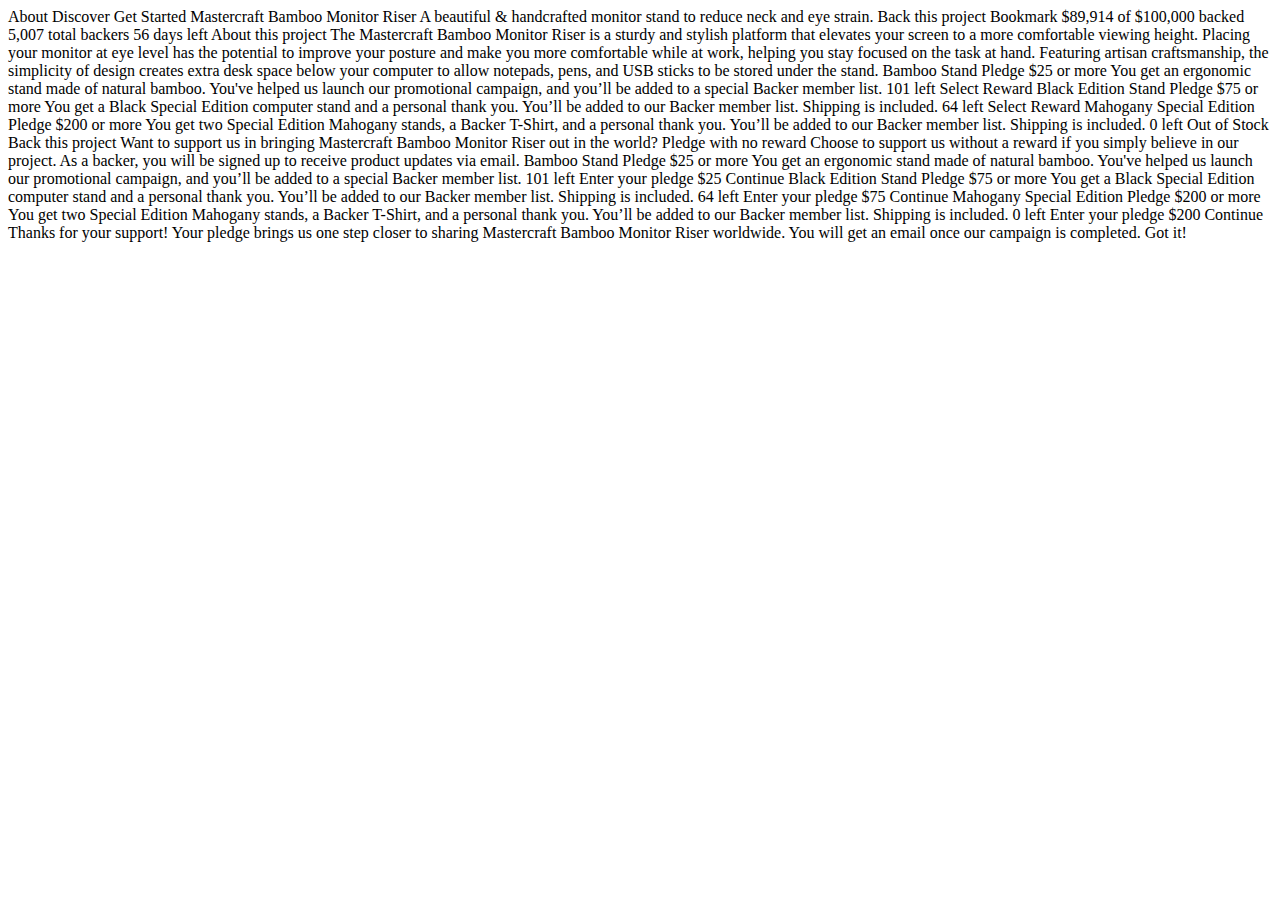
==== demo/index.html @ d534df0d "Added Demo" ====
<!DOCTYPE html>
<html lang="en">
<head>
  <meta charset="UTF-8">
  <meta name="viewport" content="width=device-width, initial-scale=1.0"> <!-- displays site properly based on user's device -->

  <link rel="icon" type="image/png" sizes="32x32" href="./images/favicon-32x32.png">
  
  <title>Frontend Mentor | Crowdfunding product page</title>

  <!-- Feel free to remove these styles or customise in your own stylesheet 👍 -->
  <style>
    .attribution { font-size: 11px; text-align: center; }
    .attribution a { color: hsl(228, 45%, 44%); }
  </style>
</head>
<body>
  About
  Discover
  Get Started

  Mastercraft Bamboo Monitor Riser
  A beautiful & handcrafted monitor stand to reduce neck and eye strain.

  Back this project
  Bookmark

  $89,914 of $100,000 backed
  5,007 total backers
  56 days left

  About this project

  The Mastercraft Bamboo Monitor Riser is a sturdy and stylish platform that elevates your screen 
  to a more comfortable viewing height. Placing your monitor at eye level has the potential to improve 
  your posture and make you more comfortable while at work, helping you stay focused on the task at hand.

  Featuring artisan craftsmanship, the simplicity of design creates extra desk space below your computer 
  to allow notepads, pens, and USB sticks to be stored under the stand.
  
  Bamboo Stand
  Pledge $25 or more
  You get an ergonomic stand made of natural bamboo. You've helped us launch our promotional campaign, and 
  you’ll be added to a special Backer member list.
  101 left
  Select Reward

  Black Edition Stand
  Pledge $75 or more
  You get a Black Special Edition computer stand and a personal thank you. You’ll be added to our Backer 
  member list. Shipping is included.
  64 left
  Select Reward

  Mahogany Special Edition
  Pledge $200 or more
  You get two Special Edition Mahogany stands, a Backer T-Shirt, and a personal thank you. You’ll be added 
  to our Backer member list. Shipping is included.
  0 left
  Out of Stock

  <!-- Selection modal start -->

  Back this project
  Want to support us in bringing Mastercraft Bamboo Monitor Riser out in the world?

  Pledge with no reward
  Choose to support us without a reward if you simply believe in our project. As a backer, 
  you will be signed up to receive product updates via email.

  Bamboo Stand
  Pledge $25 or more
  You get an ergonomic stand made of natural bamboo. You've helped us launch our promotional campaign, and
  you’ll be added to a special Backer member list.
  101 left

  <!-- Selected pledge start -->
  Enter your pledge
  $25
  Continue
  <!-- Selected pledge end -->

  Black Edition Stand
  Pledge $75 or more
  You get a Black Special Edition computer stand and a personal thank you. You’ll be added to our Backer
  member list. Shipping is included.
  64 left

  <!-- Selected pledge start -->
  Enter your pledge
  $75
  Continue
  <!-- Selected pledge end -->

  Mahogany Special Edition
  Pledge $200 or more
  You get two Special Edition Mahogany stands, a Backer T-Shirt, and a personal thank you. You’ll be added
  to our Backer member list. Shipping is included.
  0 left

  <!-- Selected pledge  start -->
  Enter your pledge
  $200
  Continue
  <!-- Selected pledge end -->

  <!-- Selection modal end -->

  <!-- Success modal start -->

  Thanks for your support!
  Your pledge brings us one step closer to sharing Mastercraft Bamboo Monitor Riser worldwide. You will get
  an email once our campaign is completed.
  Got it!

  <!-- Success modal end -->
</body>
</html>
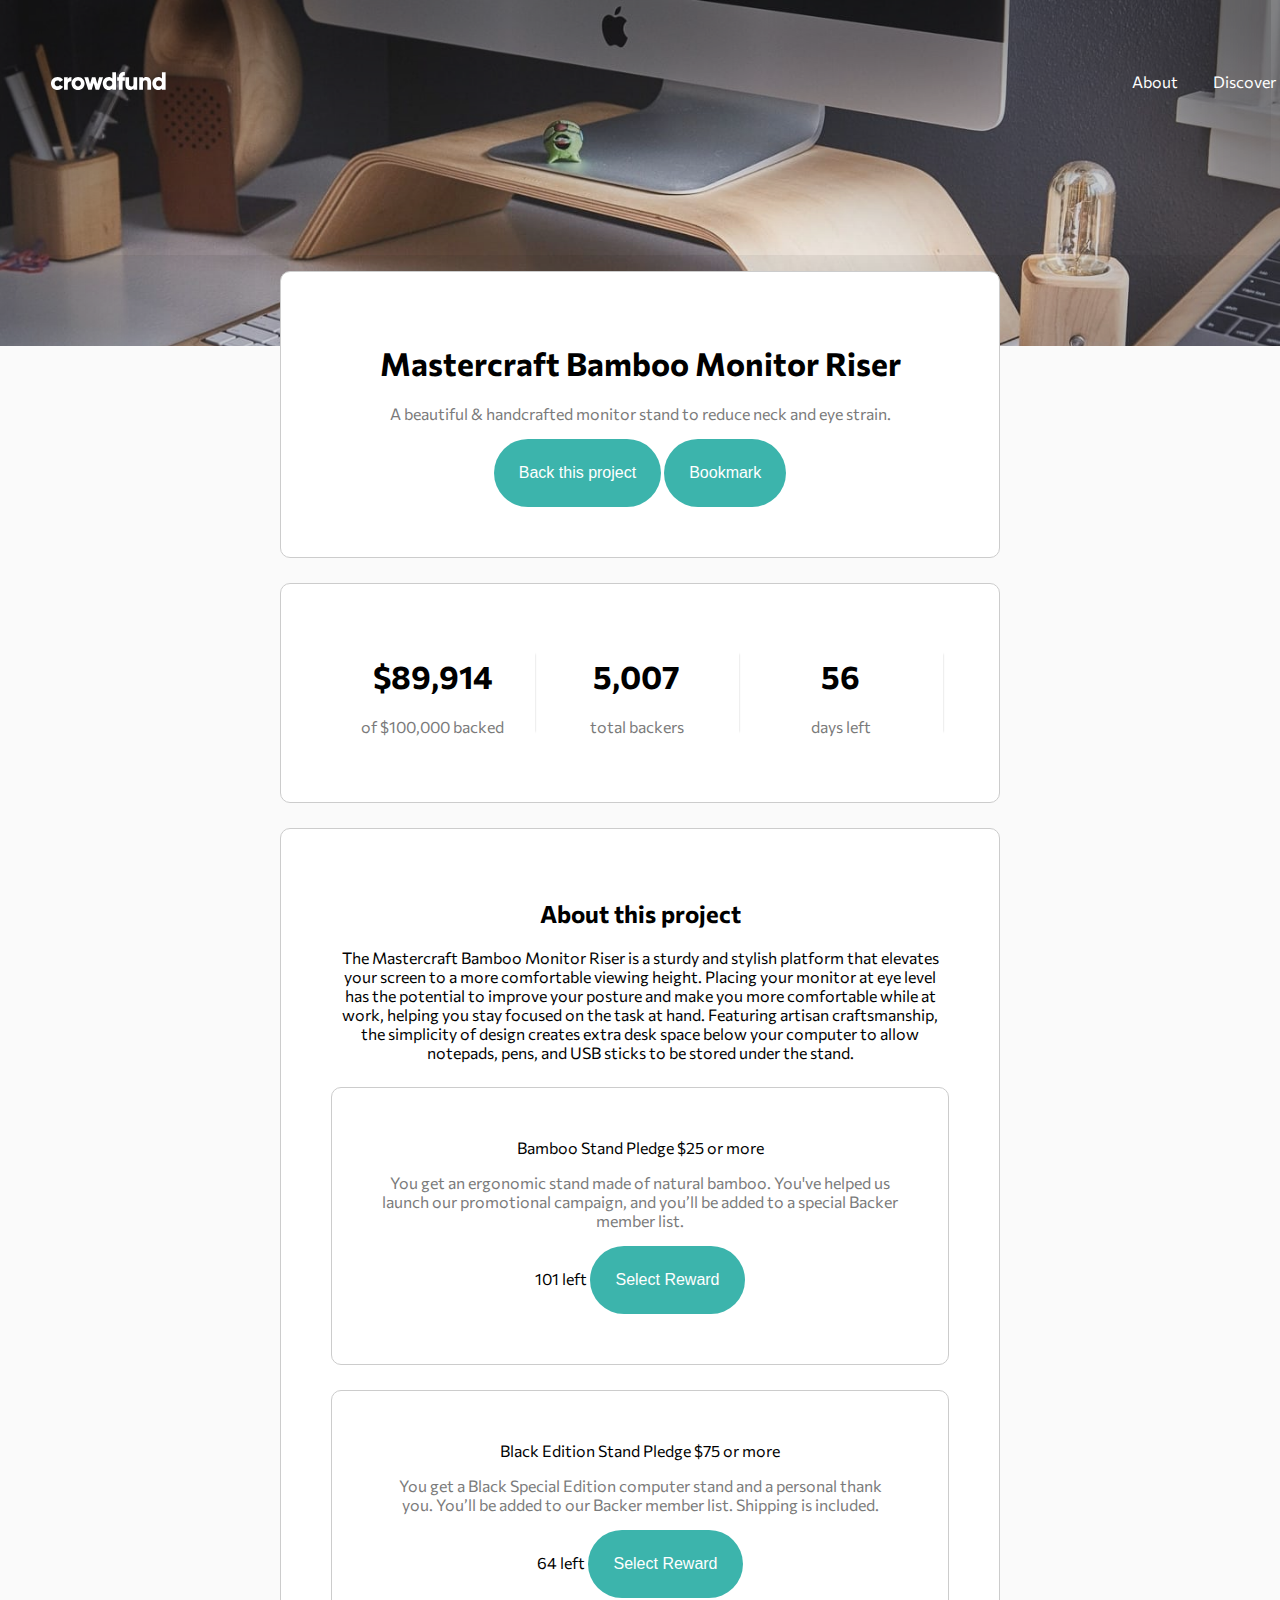
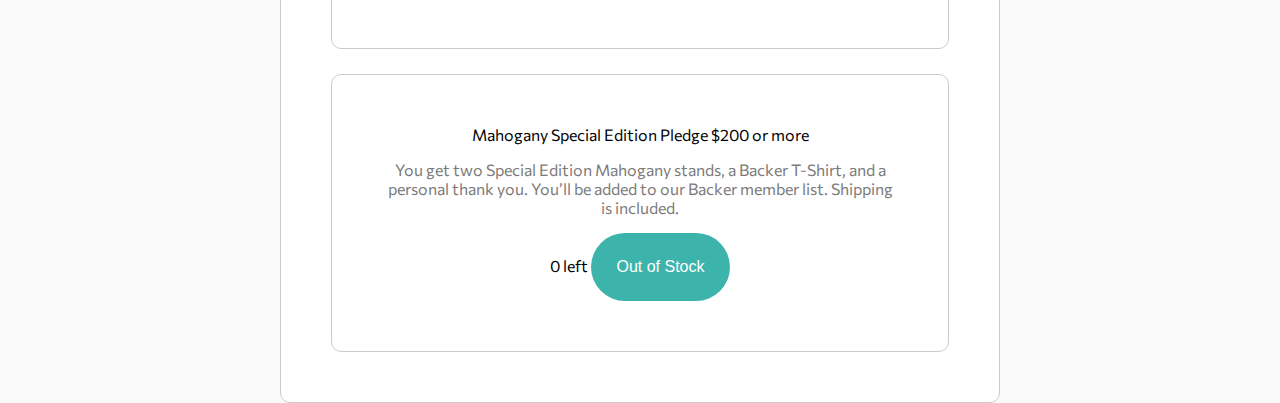
==== commit 689eeaf9: "First few hours" ====
--- a/demo/index.html
+++ b/demo/index.html
@@ -5,6 +5,7 @@
   <meta name="viewport" content="width=device-width, initial-scale=1.0"> <!-- displays site properly based on user's device -->
 
   <link rel="icon" type="image/png" sizes="32x32" href="./images/favicon-32x32.png">
+  <link rel="stylesheet" type="text/css" href="css/style.css">
   
   <title>Frontend Mentor | Crowdfunding product page</title>
 
@@ -15,50 +16,72 @@
   </style>
 </head>
 <body>
-  About
-  Discover
-  Get Started
+  <div class="hero">
+    <nav class="navbar">
+      <span class="nav-links nav-home">
+      <a href="/" title="home"><img src="images/logo.svg"></a>
+      </span>
+      <span class="nav-links nav-items">
+        <a href="#"> About</a>
+        <a href="#"> Discover</a>
+        <a href="#">Get Started</a>
+      </span>
+      </nav>
+  </div>
 
-  Mastercraft Bamboo Monitor Riser
-  A beautiful & handcrafted monitor stand to reduce neck and eye strain.
+  <div class="content">
+    <div class="product-logo"></div>
+    <div class="content-container product-intro">
+      <h1>Mastercraft Bamboo Monitor Riser</h1>
+      <p class="description">A beautiful & handcrafted monitor stand to reduce neck and eye strain.</p>
+      <button>Back this project</button>
+      <button class="bookmark">Bookmark</button>
+    </div>
 
-  Back this project
-  Bookmark
+    <div class="content-container backing-info">
+      <span class="stats-item"><h1 class="stats header">$89,914</h1> <p class="stats description">of $100,000 backed</p></span>
+      <span class="stats-item"><h1 class="stats header">5,007</h1> <p class="stats description">total backers</p></span>
+      <span class="stats-item"><h1 class="stats header">56</h1> <p class="stats description">days left</p></span>
+    </div>
+    
+    <div class="content-container product-info">
+    <h2 class="product-info header">About this project</h2>
+    <p class="product-info desciption">
+    The Mastercraft Bamboo Monitor Riser is a sturdy and stylish platform that elevates your screen 
+    to a more comfortable viewing height. Placing your monitor at eye level has the potential to improve 
+    your posture and make you more comfortable while at work, helping you stay focused on the task at hand.
 
-  $89,914 of $100,000 backed
-  5,007 total backers
-  56 days left
-
-  About this project
-
-  The Mastercraft Bamboo Monitor Riser is a sturdy and stylish platform that elevates your screen 
-  to a more comfortable viewing height. Placing your monitor at eye level has the potential to improve 
-  your posture and make you more comfortable while at work, helping you stay focused on the task at hand.
-
-  Featuring artisan craftsmanship, the simplicity of design creates extra desk space below your computer 
-  to allow notepads, pens, and USB sticks to be stored under the stand.
-  
-  Bamboo Stand
-  Pledge $25 or more
-  You get an ergonomic stand made of natural bamboo. You've helped us launch our promotional campaign, and 
-  you’ll be added to a special Backer member list.
-  101 left
-  Select Reward
-
-  Black Edition Stand
-  Pledge $75 or more
-  You get a Black Special Edition computer stand and a personal thank you. You’ll be added to our Backer 
-  member list. Shipping is included.
-  64 left
-  Select Reward
-
-  Mahogany Special Edition
-  Pledge $200 or more
-  You get two Special Edition Mahogany stands, a Backer T-Shirt, and a personal thank you. You’ll be added 
-  to our Backer member list. Shipping is included.
-  0 left
-  Out of Stock
-
+    Featuring artisan craftsmanship, the simplicity of design creates extra desk space below your computer 
+    to allow notepads, pens, and USB sticks to be stored under the stand.
+    </p>
+    <div class="product-info pledge content-container">
+      <span class="pledge header">Bamboo Stand</span>
+      <span class="pledge value">Pledge $25 or more</span>
+      <p class="pledge description">You get an ergonomic stand made of natural bamboo. You've helped us launch our promotional campaign, and 
+      you’ll be added to a special Backer member list.
+      </p>
+      <span class="pledge-countdown"><span class="pledge-remaining">101</span> left</span>
+      <button>Select Reward</button>
+    </div>
+    <div class="product-info pledge content-container">
+      <span class="pledge header">Black Edition Stand</span>
+      <span class="pledge value">Pledge $75 or more</span>
+      <p class="pledge description">You get a Black Special Edition computer stand and a personal thank you. You’ll be added to our Backer 
+      member list. Shipping is included.</p>
+      <span class="pledge-countdown"><span class="pledge-remaining">64</span> left</span>
+      <button>Select Reward</button>
+    </div>
+    <div class="product-info pledge content-container">
+    <span class="pledge header"> Mahogany Special Edition </span>
+    <span class="pledge value">Pledge $200 or more</span>
+    <p class="pledge description"> You get two Special Edition Mahogany stands, a Backer T-Shirt, and a personal thank you. You’ll be added 
+    to our Backer member list. Shipping is included.</p>
+    <span class="pledge-countdown"><span class="pledge-remaining">0</span> left</span>
+    <button disabled="disabled" class="out-of-stock">Out of Stock</button>
+    </div>
+  </div>
+</div>
+<div hidden="hidden">
   <!-- Selection modal start -->
 
   Back this project
@@ -114,5 +137,6 @@
   Got it!
 
   <!-- Success modal end -->
+</div>
 </body>
 </html>--- a/demo/css/style.css
+++ b/demo/css/style.css
@@ -0,0 +1,96 @@
+@import url("https://fonts.googleapis.com/css2?family=Commissioner&display=swap");
+html {
+  padding: 0px;
+  margin: 0px;
+}
+
+button {
+  background: #3cb4ac;
+  color: white;
+  padding: 25px 25px;
+  border-radius: 50px;
+  font-style: Commissioner;
+  font-size: 16px;
+  font-weight: 400;
+  border: 0px;
+}
+
+body {
+  font-family: Commissioner;
+  background: #fafafa;
+  margin: 0px;
+  padding: 0px;
+}
+
+nav {
+  width: 1440px;
+  margin: auto;
+}
+
+nav .nav-links {
+  display: inline;
+  float: right;
+  margin-top: 5%;
+  margin-right: 1vw;
+}
+
+nav .nav-links a {
+  font-family: Commissioner;
+  font-weight: 400;
+  color: white;
+  font-size: 16px;
+  padding-right: 2.5vw;
+  text-decoration: none;
+}
+
+nav .nav-home {
+  float: left;
+  padding-left: 4vw;
+}
+
+nav .nav-home img {
+  width: 9vw;
+}
+
+.hero {
+  margin: auto;
+  width: 100%;
+  padding-bottom: 27vw;
+  margin: 0px;
+  background: url(/images/image-hero-desktop.jpg);
+  background-size: 100% auto;
+  -webkit-box-shadow: inset 0 5vh 30vh 0 black;
+          box-shadow: inset 0 5vh 30vh 0 black;
+}
+
+.content {
+  width: 720px;
+  margin: auto;
+  margin-top: -100px;
+}
+
+.content-container {
+  margin-top: 25px;
+  background: white;
+  border-radius: 10px;
+  border: 1px solid #ccc;
+  padding: 50px;
+  text-align: center;
+}
+
+.backing-info {
+  display: -webkit-box;
+  display: -ms-flexbox;
+  display: flex;
+}
+
+.stats-item {
+  width: 33%;
+  -webkit-box-shadow: 20px 0px 2px -20px #ccc;
+          box-shadow: 20px 0px 2px -20px #ccc;
+}
+
+.description {
+  color: #7a7a7a;
+}
+/*# sourceMappingURL=style.css.map */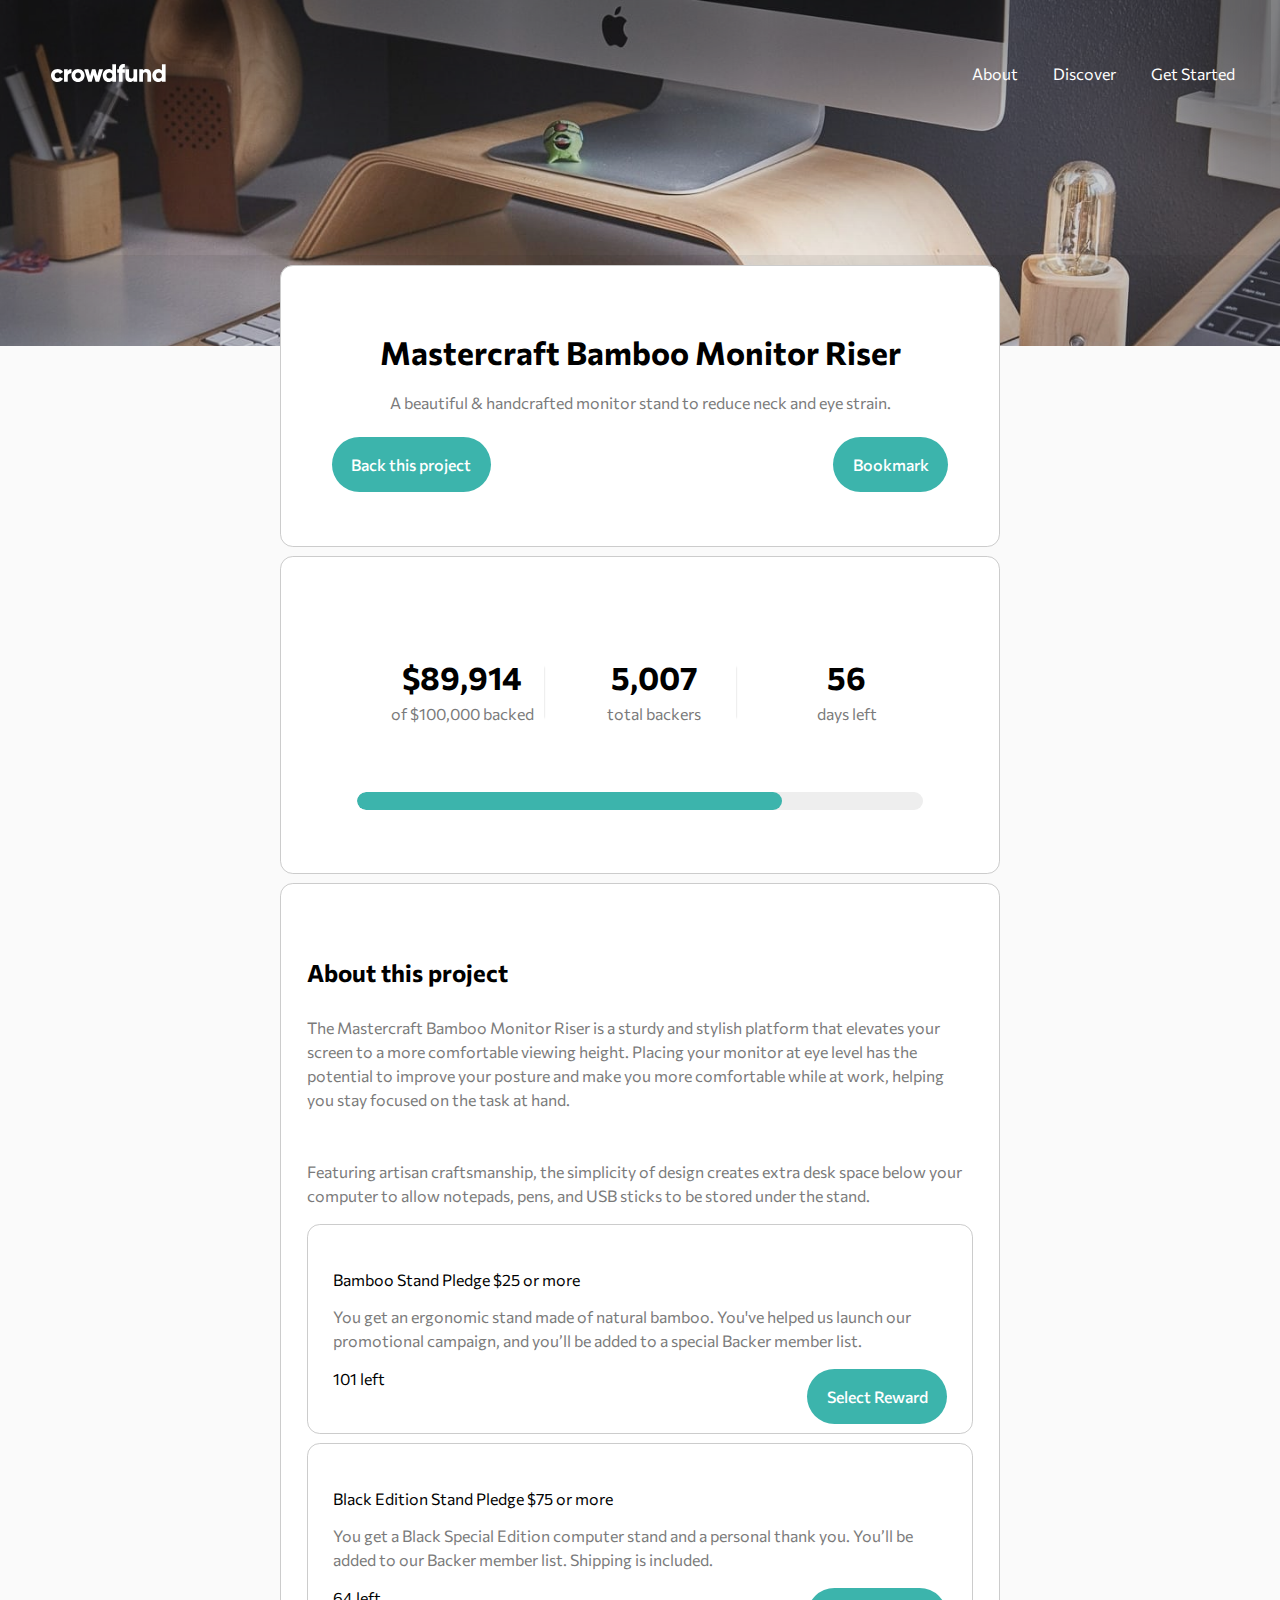
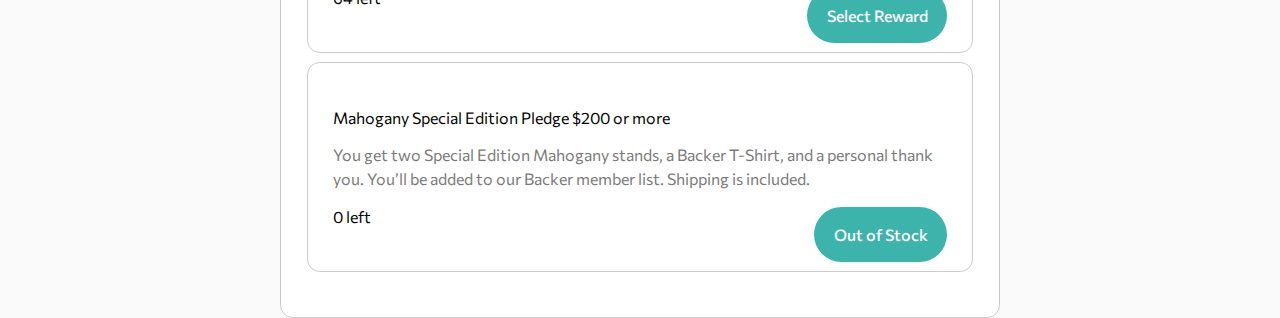
==== commit 1052637f: "updated design" ====
--- a/demo/index.html
+++ b/demo/index.html
@@ -1,142 +1,147 @@
-<!DOCTYPE html>
-<html lang="en">
-<head>
-  <meta charset="UTF-8">
-  <meta name="viewport" content="width=device-width, initial-scale=1.0"> <!-- displays site properly based on user's device -->
-
-  <link rel="icon" type="image/png" sizes="32x32" href="./images/favicon-32x32.png">
-  <link rel="stylesheet" type="text/css" href="css/style.css">
-  
-  <title>Frontend Mentor | Crowdfunding product page</title>
-
-  <!-- Feel free to remove these styles or customise in your own stylesheet 👍 -->
-  <style>
-    .attribution { font-size: 11px; text-align: center; }
-    .attribution a { color: hsl(228, 45%, 44%); }
-  </style>
-</head>
-<body>
-  <div class="hero">
-    <nav class="navbar">
-      <span class="nav-links nav-home">
-      <a href="/" title="home"><img src="images/logo.svg"></a>
-      </span>
-      <span class="nav-links nav-items">
-        <a href="#"> About</a>
-        <a href="#"> Discover</a>
-        <a href="#">Get Started</a>
-      </span>
-      </nav>
-  </div>
-
-  <div class="content">
-    <div class="product-logo"></div>
-    <div class="content-container product-intro">
-      <h1>Mastercraft Bamboo Monitor Riser</h1>
-      <p class="description">A beautiful & handcrafted monitor stand to reduce neck and eye strain.</p>
-      <button>Back this project</button>
-      <button class="bookmark">Bookmark</button>
-    </div>
-
-    <div class="content-container backing-info">
-      <span class="stats-item"><h1 class="stats header">$89,914</h1> <p class="stats description">of $100,000 backed</p></span>
-      <span class="stats-item"><h1 class="stats header">5,007</h1> <p class="stats description">total backers</p></span>
-      <span class="stats-item"><h1 class="stats header">56</h1> <p class="stats description">days left</p></span>
-    </div>
-    
-    <div class="content-container product-info">
-    <h2 class="product-info header">About this project</h2>
-    <p class="product-info desciption">
-    The Mastercraft Bamboo Monitor Riser is a sturdy and stylish platform that elevates your screen 
-    to a more comfortable viewing height. Placing your monitor at eye level has the potential to improve 
-    your posture and make you more comfortable while at work, helping you stay focused on the task at hand.
-
-    Featuring artisan craftsmanship, the simplicity of design creates extra desk space below your computer 
-    to allow notepads, pens, and USB sticks to be stored under the stand.
-    </p>
-    <div class="product-info pledge content-container">
-      <span class="pledge header">Bamboo Stand</span>
-      <span class="pledge value">Pledge $25 or more</span>
-      <p class="pledge description">You get an ergonomic stand made of natural bamboo. You've helped us launch our promotional campaign, and 
-      you’ll be added to a special Backer member list.
-      </p>
-      <span class="pledge-countdown"><span class="pledge-remaining">101</span> left</span>
-      <button>Select Reward</button>
-    </div>
-    <div class="product-info pledge content-container">
-      <span class="pledge header">Black Edition Stand</span>
-      <span class="pledge value">Pledge $75 or more</span>
-      <p class="pledge description">You get a Black Special Edition computer stand and a personal thank you. You’ll be added to our Backer 
-      member list. Shipping is included.</p>
-      <span class="pledge-countdown"><span class="pledge-remaining">64</span> left</span>
-      <button>Select Reward</button>
-    </div>
-    <div class="product-info pledge content-container">
-    <span class="pledge header"> Mahogany Special Edition </span>
-    <span class="pledge value">Pledge $200 or more</span>
-    <p class="pledge description"> You get two Special Edition Mahogany stands, a Backer T-Shirt, and a personal thank you. You’ll be added 
-    to our Backer member list. Shipping is included.</p>
-    <span class="pledge-countdown"><span class="pledge-remaining">0</span> left</span>
-    <button disabled="disabled" class="out-of-stock">Out of Stock</button>
-    </div>
-  </div>
-</div>
-<div hidden="hidden">
-  <!-- Selection modal start -->
-
-  Back this project
-  Want to support us in bringing Mastercraft Bamboo Monitor Riser out in the world?
-
-  Pledge with no reward
-  Choose to support us without a reward if you simply believe in our project. As a backer, 
-  you will be signed up to receive product updates via email.
-
-  Bamboo Stand
-  Pledge $25 or more
-  You get an ergonomic stand made of natural bamboo. You've helped us launch our promotional campaign, and
-  you’ll be added to a special Backer member list.
-  101 left
-
-  <!-- Selected pledge start -->
-  Enter your pledge
-  $25
-  Continue
-  <!-- Selected pledge end -->
-
-  Black Edition Stand
-  Pledge $75 or more
-  You get a Black Special Edition computer stand and a personal thank you. You’ll be added to our Backer
-  member list. Shipping is included.
-  64 left
-
-  <!-- Selected pledge start -->
-  Enter your pledge
-  $75
-  Continue
-  <!-- Selected pledge end -->
-
-  Mahogany Special Edition
-  Pledge $200 or more
-  You get two Special Edition Mahogany stands, a Backer T-Shirt, and a personal thank you. You’ll be added
-  to our Backer member list. Shipping is included.
-  0 left
-
-  <!-- Selected pledge  start -->
-  Enter your pledge
-  $200
-  Continue
-  <!-- Selected pledge end -->
-
-  <!-- Selection modal end -->
-
-  <!-- Success modal start -->
-
-  Thanks for your support!
-  Your pledge brings us one step closer to sharing Mastercraft Bamboo Monitor Riser worldwide. You will get
-  an email once our campaign is completed.
-  Got it!
-
-  <!-- Success modal end -->
-</div>
-</body>
+<!DOCTYPE html>
+<html lang="en">
+<head>
+  <meta charset="UTF-8">
+  <meta name="viewport" content="width=device-width, initial-scale=1.0"> <!-- displays site properly based on user's device -->
+
+  <link rel="icon" type="image/png" sizes="32x32" href="./images/favicon-32x32.png">
+  <link rel="stylesheet" type="text/css" href="css/style.css">
+  
+  <title>Frontend Mentor | Crowdfunding product page</title>
+
+  <!-- Feel free to remove these styles or customise in your own stylesheet 👍 -->
+  <style>
+    .attribution { font-size: 11px; text-align: center; }
+    .attribution a { color: hsl(228, 45%, 44%); }
+  </style>
+</head>
+<body>
+  <div class="hero">
+    <nav class="navbar">
+      <span class="nav-links nav-home">
+      <a href="/" title="home"><img src="images/logo.svg"></a>
+      </span>
+      <span class="nav-links nav-items">
+        <a href="#"> About</a>
+        <a href="#"> Discover</a>
+        <a href="#">Get Started</a>
+      </span>
+      </nav>
+  </div>
+
+  <div class="content">
+    <div class="product-logo"></div>
+    <div class="content-container product-intro">
+      <h1>Mastercraft Bamboo Monitor Riser</h1>
+      <p class="description">A beautiful & handcrafted monitor stand to reduce neck and eye strain.</p>
+      <div class="intro-buttons">
+        <button>Back this project</button>
+        <button class="bookmark">Bookmark</button>
+      </div>
+    </div>
+
+    <div class="content-container backing-info">
+      <div class="stats-container">
+      <span class="stats-item"><h1 class="stats header">$89,914</h1> <p class="stats description">of $100,000 backed</p></span>
+      <span class="stats-item"><h1 class="stats header">5,007</h1> <p class="stats description">total backers</p></span>
+      <span class="stats-item"><h1 class="stats header">56</h1> <p class="stats description">days left</p></span>
+      </div>
+      <div class="stats-bar"><div class="stats-bar-full"></div></div>
+    </div>
+    
+    <div class="content-container product-info">
+    <h2 class="product-info header">About this project</h2>
+    <p class="product-info description">
+    The Mastercraft Bamboo Monitor Riser is a sturdy and stylish platform that elevates your screen 
+    to a more comfortable viewing height. Placing your monitor at eye level has the potential to improve 
+    your posture and make you more comfortable while at work, helping you stay focused on the task at hand.
+    <br><br><br>
+    Featuring artisan craftsmanship, the simplicity of design creates extra desk space below your computer 
+    to allow notepads, pens, and USB sticks to be stored under the stand.
+    </p>
+    <div class="product-info pledge content-container">
+      <span class="pledge header">Bamboo Stand</span>
+      <span class="pledge value">Pledge $25 or more</span>
+      <p class="pledge description">You get an ergonomic stand made of natural bamboo. You've helped us launch our promotional campaign, and 
+      you’ll be added to a special Backer member list.
+      </p>
+      <span class="pledge-countdown"><span class="pledge-remaining">101</span> left</span>
+      <button>Select Reward</button>
+    </div>
+    <div class="product-info pledge content-container">
+      <span class="pledge header">Black Edition Stand</span>
+      <span class="pledge value">Pledge $75 or more</span>
+      <p class="pledge description">You get a Black Special Edition computer stand and a personal thank you. You’ll be added to our Backer 
+      member list. Shipping is included.</p>
+      <span class="pledge-countdown"><span class="pledge-remaining">64</span> left</span>
+      <button>Select Reward</button>
+    </div>
+    <div class="product-info pledge content-container">
+    <span class="pledge header"> Mahogany Special Edition </span>
+    <span class="pledge value">Pledge $200 or more</span>
+    <p class="pledge description"> You get two Special Edition Mahogany stands, a Backer T-Shirt, and a personal thank you. You’ll be added 
+    to our Backer member list. Shipping is included.</p>
+    <span class="pledge-countdown"><span class="pledge-remaining">0</span> left</span>
+    <button disabled="disabled" class="out-of-stock">Out of Stock</button>
+    </div>
+  </div>
+</div>
+<div hidden="hidden">
+  <!-- Selection modal start -->
+
+  Back this project
+  Want to support us in bringing Mastercraft Bamboo Monitor Riser out in the world?
+
+  Pledge with no reward
+  Choose to support us without a reward if you simply believe in our project. As a backer, 
+  you will be signed up to receive product updates via email.
+
+  Bamboo Stand
+  Pledge $25 or more
+  You get an ergonomic stand made of natural bamboo. You've helped us launch our promotional campaign, and
+  you’ll be added to a special Backer member list.
+  101 left
+
+  <!-- Selected pledge start -->
+  Enter your pledge
+  $25
+  Continue
+  <!-- Selected pledge end -->
+
+  Black Edition Stand
+  Pledge $75 or more
+  You get a Black Special Edition computer stand and a personal thank you. You’ll be added to our Backer
+  member list. Shipping is included.
+  64 left
+
+  <!-- Selected pledge start -->
+  Enter your pledge
+  $75
+  Continue
+  <!-- Selected pledge end -->
+
+  Mahogany Special Edition
+  Pledge $200 or more
+  You get two Special Edition Mahogany stands, a Backer T-Shirt, and a personal thank you. You’ll be added
+  to our Backer member list. Shipping is included.
+  0 left
+
+  <!-- Selected pledge  start -->
+  Enter your pledge
+  $200
+  Continue
+  <!-- Selected pledge end -->
+
+  <!-- Selection modal end -->
+
+  <!-- Success modal start -->
+
+  Thanks for your support!
+  Your pledge brings us one step closer to sharing Mastercraft Bamboo Monitor Riser worldwide. You will get
+  an email once our campaign is completed.
+  Got it!
+
+  <!-- Success modal end -->
+</div>
+</body>
 </html>--- a/demo/css/style.css
+++ b/demo/css/style.css
@@ -1,17 +1,23 @@
 @import url("https://fonts.googleapis.com/css2?family=Commissioner&display=swap");
+@import url("https://fonts.googleapis.com/css2?family=Commissioner:wght@700&display=swap");
+@import url("https://fonts.googleapis.com/css2?family=Commissioner:wght@900&display=swap");
 html {
   padding: 0px;
   margin: 0px;
 }
 
+.product-info button {
+  float: right;
+}
+
 button {
   background: #3cb4ac;
   color: white;
-  padding: 25px 25px;
+  padding: 2vh 1.5vw;
   border-radius: 50px;
-  font-style: Commissioner;
+  font-family: Commissioner;
   font-size: 16px;
-  font-weight: 400;
+  font-weight: 500;
   border: 0px;
 }
 
@@ -23,14 +29,16 @@
 }
 
 nav {
-  width: 1440px;
+  max-width: 1440px;
   margin: auto;
 }
 
 nav .nav-links {
-  display: inline;
   float: right;
   margin-top: 5%;
+}
+
+nav .nav-items {
   margin-right: 1vw;
 }
 
@@ -38,7 +46,7 @@
   font-family: Commissioner;
   font-weight: 400;
   color: white;
-  font-size: 16px;
+  font-size: 12pt;
   padding-right: 2.5vw;
   text-decoration: none;
 }
@@ -66,31 +74,86 @@
 .content {
   width: 720px;
   margin: auto;
-  margin-top: -100px;
+  margin-top: -10vh;
 }
 
 .content-container {
-  margin-top: 25px;
+  margin-top: 1vh;
   background: white;
-  border-radius: 10px;
+  border-radius: 1vw;
   border: 1px solid #ccc;
-  padding: 50px;
+  padding: 5vh 2vw;
   text-align: center;
 }
 
-.backing-info {
+.intro-buttons {
+  margin: 0px;
   display: -webkit-box;
   display: -ms-flexbox;
   display: flex;
+  padding: 1vh 2vw;
+  -webkit-box-pack: justify;
+      -ms-flex-pack: justify;
+          justify-content: space-between;
+}
+
+.product-info .header {
+  padding: 1vh 0px;
+}
+
+.product-info .description {
+  line-height: 1.5em;
+}
+
+.stats-container {
+  display: -webkit-box;
+  display: -ms-flexbox;
+  display: flex;
+  padding: 5vh;
 }
 
 .stats-item {
   width: 33%;
+  text-align: left;
   -webkit-box-shadow: 20px 0px 2px -20px #ccc;
           box-shadow: 20px 0px 2px -20px #ccc;
+  margin-left: 5%;
+  margin-bottom: 1vh;
+  justify-items: center;
+  line-height: 1em;
+}
+
+.stats .header {
+  font-weight: 700;
+}
+
+.stats-item:last-of-type {
+  -webkit-box-shadow: none;
+          box-shadow: none;
+}
+
+.stats-bar {
+  height: 2vh;
+  border-radius: 5vh;
+  width: 85%;
+  margin: auto;
+  background: #eee;
+  margin-bottom: 2vh;
+  overflow: hidden;
+}
+
+.stats-bar-full {
+  border-radius: 5vh;
+  width: 75%;
+  height: 100%;
+  background: #3cb4ac;
 }
 
 .description {
   color: #7a7a7a;
 }
+
+.product-info {
+  text-align: left;
+}
 /*# sourceMappingURL=style.css.map */